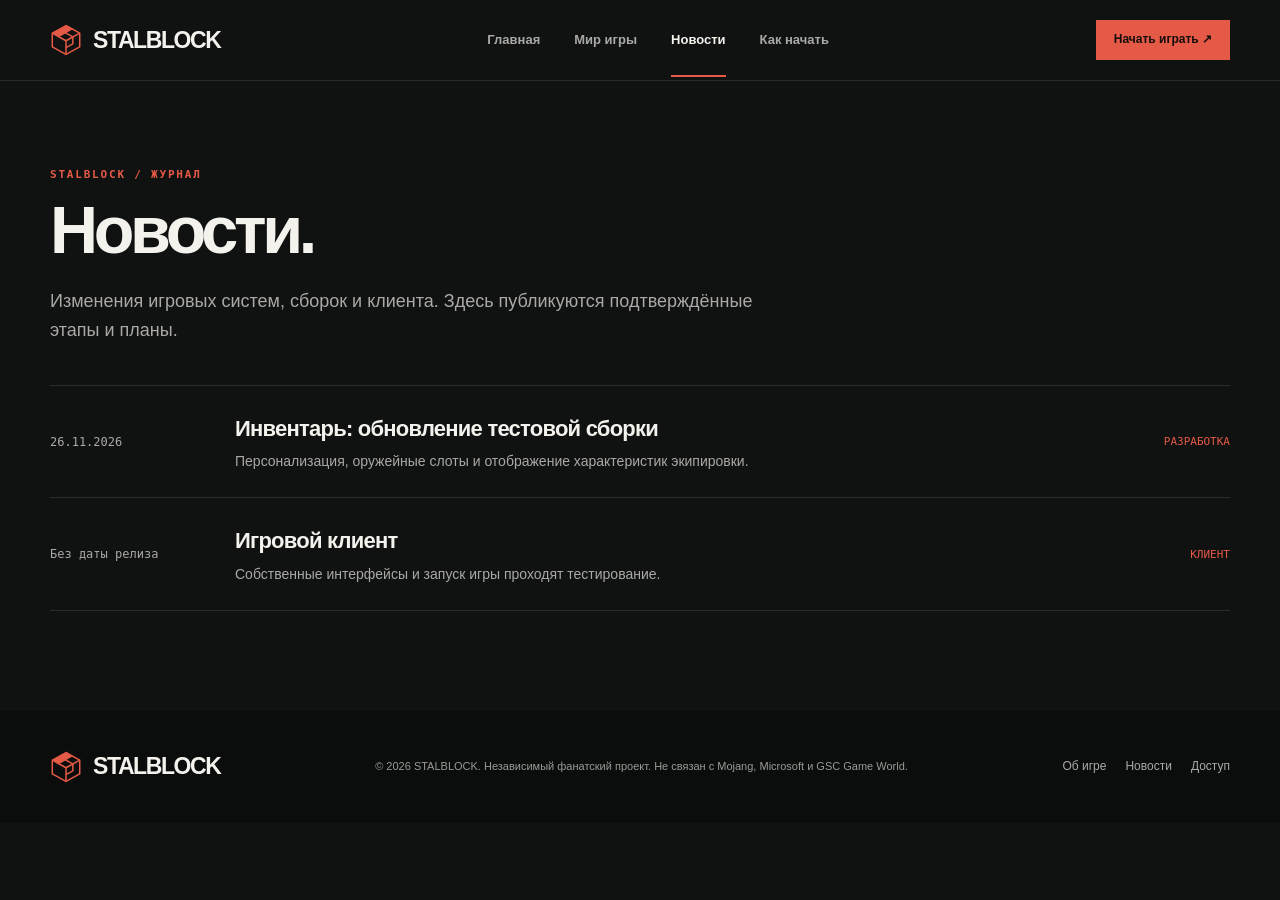
==== news.html @ 7b627bb3 "Rebuild STALBLOCK website from scratch with four pages and new original visuals" ====
<!doctype html><html lang="ru"><head><meta charset="utf-8"><meta name="viewport" content="width=device-width,initial-scale=1"><meta name="theme-color" content="#101111"><meta name="description" content="STALBLOCK — кубическая Зона, игровой проект на базе Minecraft."><title>Новости | STALBLOCK</title><link rel="icon" href="assets/mark.svg" type="image/svg+xml"><link rel="stylesheet" href="site.css"><script defer src="site.js"></script></head><body><a class="skip" href="#main">К содержимому</a><header class="header"><div class="wrap head"><a class="brand" href="index.html"><svg viewBox="0 0 42 42" fill="none" aria-hidden="true"><path d="M21 2 39 12v18L21 40 3 30V12L21 2Z" stroke="currentColor" stroke-width="2"/><path d="m3 12 18 10 18-10M21 22v18M12 7l18 10v9l-9 5" stroke="currentColor" stroke-width="2"/><path d="m21 2 9 5-18 10-9-5Z" fill="currentColor"/></svg>STALBLOCK</a><nav class="nav" aria-label="Основное меню"><a href="index.html">Главная</a><a href="world.html">Мир игры</a><a href="news.html" aria-current="page">Новости</a><a href="play.html">Как начать</a></nav><a class="button small" href="play.html">Начать играть ↗</a><button class="menu" aria-label="Меню" aria-controls="mobile" aria-expanded="false">☰</button></div><nav class="mobile" id="mobile" hidden aria-label="Мобильное меню"><a href="index.html">Главная</a><a href="world.html">Мир игры</a><a href="news.html" aria-current="page">Новости</a><a href="play.html">Как начать</a></nav></header><main id="main"><section class="page"><div class="wrap"><span class="label">STALBLOCK / Журнал</span><h1>Новости.</h1><p class="intro">Изменения игровых систем, сборок и клиента. Здесь публикуются подтверждённые этапы и планы.</p><article class="news-item"><time datetime="2026-11-26">26.11.2026</time><div><h3>Инвентарь: обновление тестовой сборки</h3><p>Персонализация, оружейные слоты и отображение характеристик экипировки.</p></div><span>РАЗРАБОТКА</span></article><article class="news-item"><time>Без даты релиза</time><div><h3>Игровой клиент</h3><p>Собственные интерфейсы и запуск игры проходят тестирование.</p></div><span>КЛИЕНТ</span></article></div></section></main><footer class="footer"><div class="wrap foot"><a class="brand" href="index.html"><svg viewBox="0 0 42 42" fill="none" aria-hidden="true"><path d="M21 2 39 12v18L21 40 3 30V12L21 2Z" stroke="currentColor" stroke-width="2"/><path d="m3 12 18 10 18-10M21 22v18M12 7l18 10v9l-9 5" stroke="currentColor" stroke-width="2"/><path d="m21 2 9 5-18 10-9-5Z" fill="currentColor"/></svg>STALBLOCK</a><p>© <span data-year>2026</span> STALBLOCK. Независимый фанатский проект. Не связан с Mojang, Microsoft и GSC Game World.</p><div class="footlinks"><a href="world.html">Об игре</a><a href="news.html">Новости</a><a href="play.html">Доступ</a></div></div></footer></body></html>
---- site.css ----
:root{color-scheme:dark;--bg:#101111;--paper:#171919;--text:#f4f2ec;--sub:#a9aaa5;--red:#e45a46;--line:#ffffff1b;--wrap:min(1380px,calc(100% - 100px));font-family:Arial,Helvetica,sans-serif}*{box-sizing:border-box}html{scroll-behavior:smooth}body{margin:0;background:var(--bg);color:var(--text);font-size:15px;line-height:1.6}a{color:inherit;text-decoration:none}button{font:inherit;cursor:pointer}a:focus-visible,button:focus-visible,summary:focus-visible{outline:2px solid var(--red);outline-offset:5px}img{display:block;max-width:100%}[hidden]{display:none!important}.wrap{width:var(--wrap);margin:auto}.header{position:relative;z-index:20;background:#101111;border-bottom:1px solid var(--line)}.head{height:80px;display:flex;align-items:center;justify-content:space-between;gap:32px}.brand{display:flex;align-items:center;gap:11px;font-size:23px;font-weight:900;letter-spacing:-1.4px;white-space:nowrap;line-height:1}.brand svg{width:32px;height:32px;color:var(--red)}.nav{display:flex;gap:34px;align-items:center}.nav a{font-size:13px;color:var(--sub);font-weight:600;position:relative}.nav a:hover,.nav a[aria-current=page]{color:var(--text)}.nav a[aria-current=page]:after{content:"";position:absolute;bottom:-27px;left:0;right:0;height:2px;background:var(--red)}.button{display:inline-flex;justify-content:center;align-items:center;gap:16px;min-height:50px;padding:0 23px;background:var(--red);color:#140e0d;font-weight:800;font-size:13px;border:1px solid transparent;transition:background .18s,transform .18s;white-space:nowrap}.button:hover{background:#ff806b;transform:translateY(-2px)}.button.dark{background:transparent;color:var(--text);border-color:#ffffff45}.button.dark:hover{background:#ffffff12}.button.small{min-height:40px;padding:0 17px;font-size:12px}.menu{display:none}.mobile{display:none}.hero{min-height:clamp(680px,calc(100svh - 80px),930px);position:relative;isolation:isolate;display:flex;align-items:flex-end;overflow:hidden;background:#333b37}.hero-image{position:absolute;z-index:-3;inset:0;width:100%;height:100%;object-fit:cover;object-position:center}.hero:before{content:"";position:absolute;z-index:-2;inset:0;background:linear-gradient(90deg,#0e1110d9 0%,#0e11106d 43%,transparent 79%),linear-gradient(0deg,#101111 0%,#101111a5 19%,transparent 65%)}.hero:after{content:"";position:absolute;z-index:-1;inset:0;background:linear-gradient(180deg,#11131330,transparent 20%)}.hero-body{padding:100px 0 66px;position:relative}.hero-top{display:flex;align-items:center;gap:9px;font:700 11px/1.3 monospace;letter-spacing:1.4px;text-transform:uppercase;color:#e6d7cc}.dot{width:8px;height:8px;background:var(--red);display:inline-block}.hero h1{font-family:Impact,"Arial Narrow",Arial,sans-serif;font-size:clamp(68px,13.6vw,202px);letter-spacing:-.055em;line-height:.86;margin:23px 0 26px;font-weight:900}.hero h1 span{color:var(--red)}.hero-copy{display:grid;grid-template-columns:1fr auto;align-items:end;gap:36px;max-width:980px}.hero h2{font-size:clamp(25px,4vw,48px);margin:0 0 11px;line-height:1.05;letter-spacing:-.055em}.hero p{max-width:445px;font-size:16px;margin:0;color:#d3d6cd}.hero-actions{display:flex;gap:10px;flex-wrap:wrap}.frame{position:absolute;inset:25px 30px;pointer-events:none;border:1px solid #ffffff18;border-bottom:0;z-index:-1}.art-credit{position:absolute;right:50px;top:28px;color:#e1dfd2;font:10px monospace;letter-spacing:1px;text-shadow:0 1px 4px #000}.ticker{border-block:1px solid var(--line);background:#171919}.ticker-inner{display:flex;align-items:center;justify-content:space-between;gap:20px;min-height:57px;font:700 11px monospace;text-transform:uppercase;letter-spacing:1px;color:#b9bbb4}.ticker-inner span{display:flex;gap:10px;align-items:center}.ticker strong{color:var(--text)}.section{padding:94px 0;border-bottom:1px solid var(--line)}.label{font:700 11px monospace;color:var(--red);text-transform:uppercase;letter-spacing:1.8px}.heading{display:flex;justify-content:space-between;align-items:end;gap:35px;margin-bottom:34px}.heading h2,.page h1{font-size:clamp(36px,5.2vw,76px);line-height:.98;letter-spacing:-.065em;margin:13px 0 0}.heading p{max-width:370px;margin:0;color:var(--sub)}.cards{display:grid;grid-template-columns:1fr 1fr;gap:17px}.card{border:1px solid var(--line);background:var(--paper);overflow:hidden;display:flex;flex-direction:column;position:relative}.card-art{width:100%;aspect-ratio:16/8.7;object-fit:cover;transition:transform .35s;filter:saturate(.8)}.card:hover .card-art{transform:scale(1.018)}.card-content{position:relative;padding:25px 27px 29px;flex:1}.card-content h3{font-size:29px;line-height:1.1;letter-spacing:-.045em;margin:9px 0 12px}.card-content p{color:var(--sub);font-size:14px;max-width:440px;margin:0 0 18px}.textlink{font-size:13px;font-weight:700;color:var(--text);display:inline-flex;gap:12px;align-items:center}.textlink b{color:var(--red)}.textlink:hover{color:var(--red)}.manifest{display:grid;grid-template-columns:1fr 1fr;gap:80px;align-items:center}.manifest h2{font-size:clamp(38px,5.6vw,82px);letter-spacing:-.06em;line-height:1;margin:12px 0}.manifest p{color:var(--sub);max-width:420px}.manifest-list{border-top:1px solid var(--line)}.manifest-list div{display:flex;align-items:center;gap:20px;padding:22px 0;border-bottom:1px solid var(--line)}.manifest-list span{font:12px monospace;color:var(--red)}.manifest-list strong{font-size:17px}.news-item{display:grid;grid-template-columns:160px 1fr auto;gap:25px;align-items:center;padding:25px 0;border-top:1px solid var(--line)}.news-item:last-child{border-bottom:1px solid var(--line)}.news-item time{font:12px monospace;color:var(--sub)}.news-item h3{font-size:22px;letter-spacing:-.035em;margin:0 0 4px}.news-item p{font-size:14px;margin:0;color:var(--sub)}.news-item>span{color:var(--red);font:11px monospace}.cta{padding:65px 0;background:#1a1c1b;border-bottom:1px solid var(--line)}.cta-in{display:flex;justify-content:space-between;align-items:center;gap:30px}.cta h2{font-size:clamp(32px,4vw,58px);letter-spacing:-.055em;line-height:1.04;margin:0 0 9px}.cta p{margin:0;color:var(--sub)}.footer{padding:36px 0;background:#0b0d0c}.foot{display:flex;align-items:center;justify-content:space-between;gap:25px}.footer p{color:#9a9b95;font-size:11px;max-width:540px}.footlinks{display:flex;gap:19px;flex-wrap:wrap;font-size:12px;color:var(--sub)}.footlinks a:hover{color:var(--red)}.page{padding:80px 0 100px;min-height:65vh}.page .intro{max-width:720px;color:var(--sub);font-size:18px;margin:24px 0 40px}.page .cards{margin-top:30px}.page-hero{width:100%;aspect-ratio:21/9;object-fit:cover;border:1px solid var(--line);margin:30px 0}.detail-grid{display:grid;grid-template-columns:1fr 1fr;gap:17px;margin:24px 0}.detail{padding:25px;border:1px solid var(--line);background:var(--paper)}.detail h2{font-size:23px;line-height:1.15;margin:0 0 10px}.detail p{color:var(--sub);margin:0;font-size:14px}.notice{border:1px solid var(--line);border-left:3px solid var(--red);padding:24px;background:var(--paper);margin:30px 0;max-width:780px}.notice h2{font-size:24px;margin:0 0 7px}.notice p{margin:0;color:var(--sub)}.faq{max-width:780px;margin-top:45px}.faq details{border-top:1px solid var(--line);padding:17px 0}.faq summary{cursor:pointer;font-weight:700}.faq p{color:var(--sub);margin:12px 0 0}.skip{position:absolute;top:-100px;left:10px;z-index:100;background:var(--red);color:#111;padding:10px}.skip:focus{top:10px}@media(max-width:1000px){:root{--wrap:calc(100% - 64px)}.nav{gap:20px}.hero-copy{grid-template-columns:1fr}.hero-body{padding-bottom:54px}.manifest{gap:35px}.foot{align-items:start}.news-item{grid-template-columns:120px 1fr auto}}@media(max-width:720px){:root{--wrap:calc(100% - 36px)}.head{height:66px;gap:11px}.nav{display:none}.brand{font-size:20px}.brand svg{width:28px;height:28px}.head>.button{margin-left:auto}.menu{display:block;width:39px;height:39px;background:transparent;border:1px solid var(--line);color:var(--text);font-size:20px}.mobile:not([hidden]){display:flex;flex-direction:column;padding:10px 18px 18px;gap:0}.mobile a{padding:12px 0;border-top:1px solid var(--line)}.hero{min-height:650px}.hero-image{object-position:61% center}.hero:before{background:linear-gradient(0deg,#101111 0%,#101111c9 24%,#10111128 74%),linear-gradient(90deg,#10111170,transparent)}.hero h1{font-size:clamp(52px,13vw,100px)}.hero-body{padding:75px 0 45px}.art-credit{right:20px;top:19px;font-size:9px}.frame{inset:13px 12px}.hero-copy{gap:23px}.hero p{font-size:15px}.hero-actions{gap:8px}.button{padding:0 15px;font-size:12px}.ticker-inner{padding:13px 0;flex-wrap:wrap;gap:12px;font-size:9px}.section,.page{padding:62px 0}.heading{display:block;margin-bottom:23px}.heading p{margin-top:17px}.cards,.manifest,.detail-grid{grid-template-columns:1fr;gap:15px}.card-content{padding:21px}.card-content h3{font-size:25px}.manifest{gap:25px}.news-item{grid-template-columns:1fr;gap:7px;padding:20px 0}.news-item>span{display:none}.cta-in,.foot{flex-direction:column;align-items:start}.page-hero{aspect-ratio:16/9}.footer p{margin:4px 0}.head>.button{font-size:11px;padding:0 11px}}@media(prefers-reduced-motion:reduce){*,*::before,*::after{scroll-behavior:auto!important;transition:none!important}}
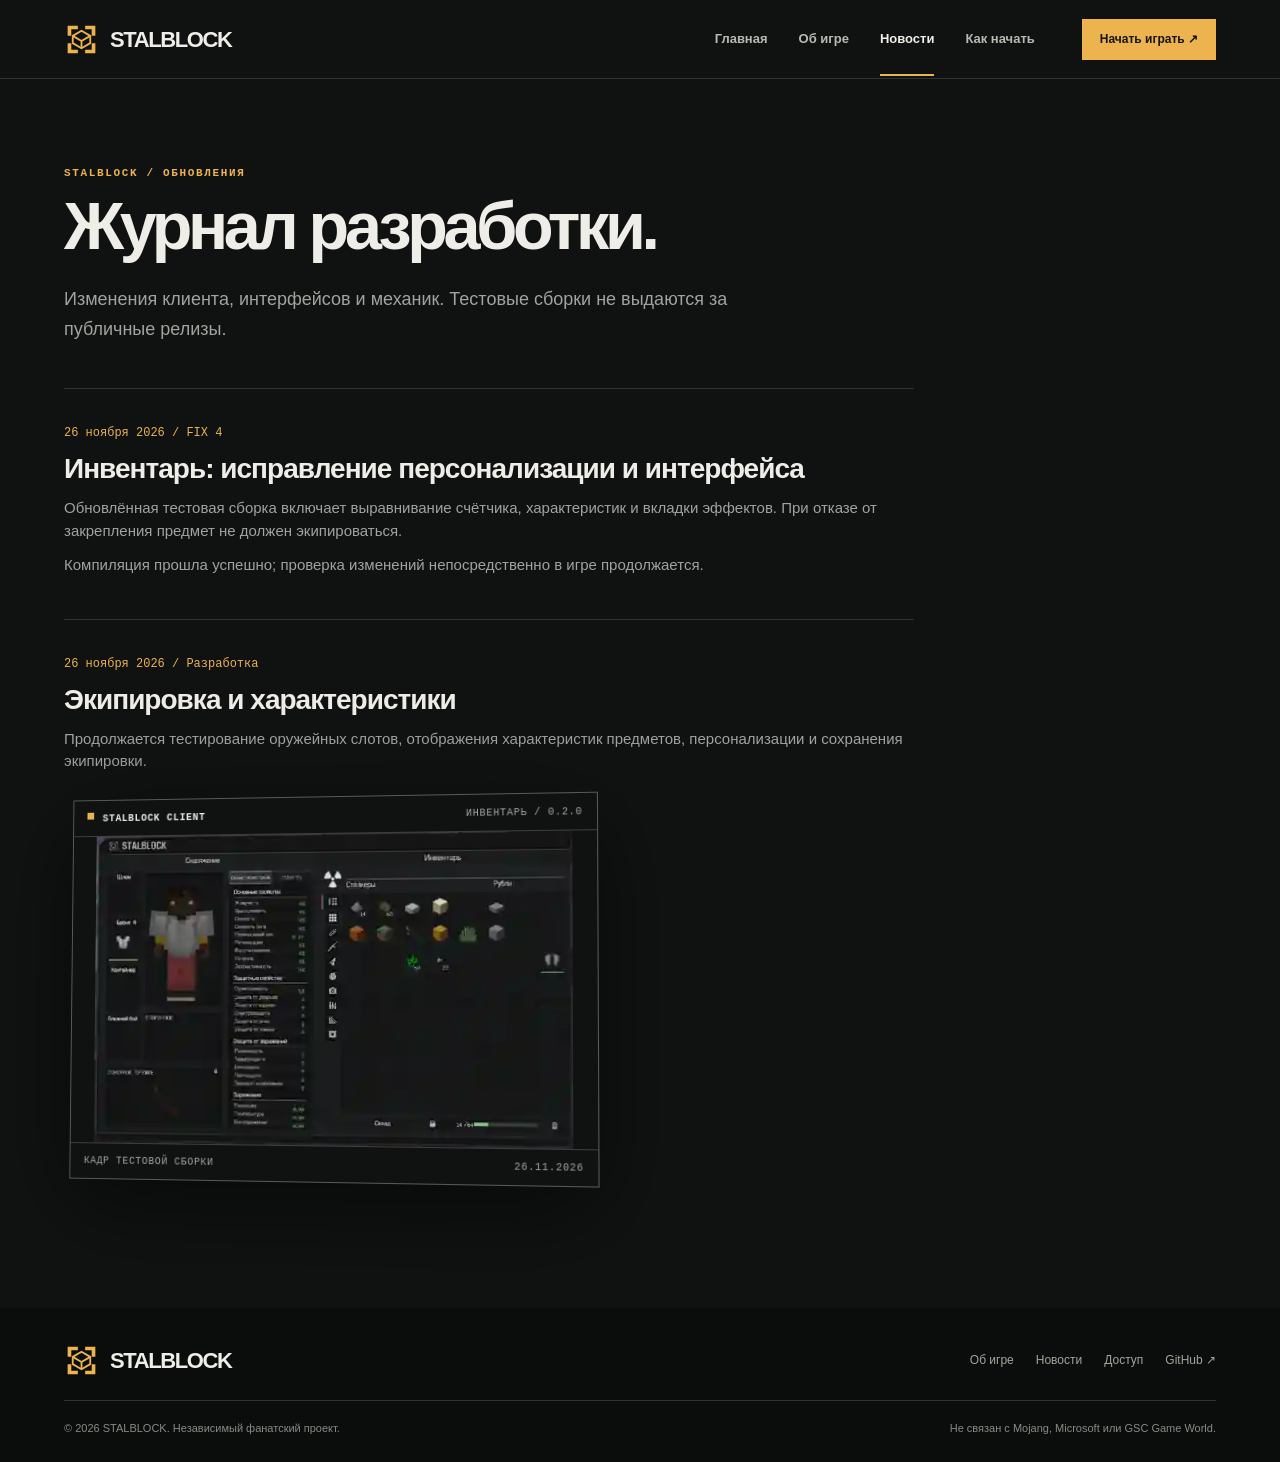
==== commit 3730c0bf: "Build new STALBLOCK portal around actual test client media" ====
--- a/news.html
+++ b/news.html
@@ -1 +1 @@
-<!doctype html><html lang="ru"><head><meta charset="utf-8"><meta name="viewport" content="width=device-width,initial-scale=1"><meta name="theme-color" content="#101111"><meta name="description" content="STALBLOCK — кубическая Зона, игровой проект на базе Minecraft."><title>Новости | STALBLOCK</title><link rel="icon" href="assets/mark.svg" type="image/svg+xml"><link rel="stylesheet" href="site.css"><script defer src="site.js"></script></head><body><a class="skip" href="#main">К содержимому</a><header class="header"><div class="wrap head"><a class="brand" href="index.html"><svg viewBox="0 0 42 42" fill="none" aria-hidden="true"><path d="M21 2 39 12v18L21 40 3 30V12L21 2Z" stroke="currentColor" stroke-width="2"/><path d="m3 12 18 10 18-10M21 22v18M12 7l18 10v9l-9 5" stroke="currentColor" stroke-width="2"/><path d="m21 2 9 5-18 10-9-5Z" fill="currentColor"/></svg>STALBLOCK</a><nav class="nav" aria-label="Основное меню"><a href="index.html">Главная</a><a href="world.html">Мир игры</a><a href="news.html" aria-current="page">Новости</a><a href="play.html">Как начать</a></nav><a class="button small" href="play.html">Начать играть ↗</a><button class="menu" aria-label="Меню" aria-controls="mobile" aria-expanded="false">☰</button></div><nav class="mobile" id="mobile" hidden aria-label="Мобильное меню"><a href="index.html">Главная</a><a href="world.html">Мир игры</a><a href="news.html" aria-current="page">Новости</a><a href="play.html">Как начать</a></nav></header><main id="main"><section class="page"><div class="wrap"><span class="label">STALBLOCK / Журнал</span><h1>Новости.</h1><p class="intro">Изменения игровых систем, сборок и клиента. Здесь публикуются подтверждённые этапы и планы.</p><article class="news-item"><time datetime="2026-11-26">26.11.2026</time><div><h3>Инвентарь: обновление тестовой сборки</h3><p>Персонализация, оружейные слоты и отображение характеристик экипировки.</p></div><span>РАЗРАБОТКА</span></article><article class="news-item"><time>Без даты релиза</time><div><h3>Игровой клиент</h3><p>Собственные интерфейсы и запуск игры проходят тестирование.</p></div><span>КЛИЕНТ</span></article></div></section></main><footer class="footer"><div class="wrap foot"><a class="brand" href="index.html"><svg viewBox="0 0 42 42" fill="none" aria-hidden="true"><path d="M21 2 39 12v18L21 40 3 30V12L21 2Z" stroke="currentColor" stroke-width="2"/><path d="m3 12 18 10 18-10M21 22v18M12 7l18 10v9l-9 5" stroke="currentColor" stroke-width="2"/><path d="m21 2 9 5-18 10-9-5Z" fill="currentColor"/></svg>STALBLOCK</a><p>© <span data-year>2026</span> STALBLOCK. Независимый фанатский проект. Не связан с Mojang, Microsoft и GSC Game World.</p><div class="footlinks"><a href="world.html">Об игре</a><a href="news.html">Новости</a><a href="play.html">Доступ</a></div></div></footer></body></html>+<!doctype html><html lang="ru"><head><meta charset="utf-8"><meta name="viewport" content="width=device-width,initial-scale=1"><meta name="theme-color" content="#101111"><meta name="description" content="STALBLOCK — кубическая Зона. Игровой проект с собственным клиентом на базе Minecraft Java Edition."><title>Новости — STALBLOCK</title><link rel="icon" href="assets/mark.svg" type="image/svg+xml"><link rel="stylesheet" href="site.css"><script defer src="site.js"></script></head><body><a class="skip" href="#main">Перейти к содержимому</a><header class="header"><div class="wrap bar"><a href="index.html" class="brand"><svg aria-hidden="true" viewBox="0 0 48 48" fill="none"><path d="M5 5h14v5H10v9H5V5Zm24 0h14v14h-5v-9h-9V5ZM5 29h5v9h9v5H5V29Zm33 0h5v14H29v-5h9v-9Z" fill="currentColor"/><path d="m24 12 12 7v10l-12 7-12-7V19l12-7Z" stroke="currentColor" stroke-width="2.5"/><path d="m12 19 12 7 12-7m-12 7v10" stroke="currentColor" stroke-width="2.5"/></svg>STALBLOCK</a><nav class="nav" aria-label="Главное меню"><a href="index.html">Главная</a><a href="game.html">Об игре</a><a href="news.html" aria-current="page">Новости</a><a href="play.html">Как начать</a></nav><a class="btn small" href="play.html">Начать играть ↗</a><button class="menu-toggle" aria-label="Открыть меню" aria-controls="mobile" aria-expanded="false">☰</button></div><nav class="mobile-nav" id="mobile" hidden aria-label="Мобильное меню"><a href="index.html">Главная</a><a href="game.html">Об игре</a><a href="news.html" aria-current="page">Новости</a><a href="play.html">Как начать</a></nav></header><main id="main"><section class="page"><div class="wrap"><span class="eyebrow">STALBLOCK / Обновления</span><h1>Журнал разработки.</h1><p class="lede">Изменения клиента, интерфейсов и механик. Тестовые сборки не выдаются за публичные релизы.</p><div class="news-full"><article class="entry"><time datetime="2026-11-26">26 ноября 2026 / FIX 4</time><h2>Инвентарь: исправление персонализации и интерфейса</h2><p>Обновлённая тестовая сборка включает выравнивание счётчика, характеристик и вкладки эффектов. При отказе от закрепления предмет не должен экипироваться.</p><p>Компиляция прошла успешно; проверка изменений непосредственно в игре продолжается.</p></article><article class="entry"><time datetime="2026-11-26">26 ноября 2026 / Разработка</time><h2>Экипировка и характеристики</h2><p>Продолжается тестирование оружейных слотов, отображения характеристик предметов, персонализации и сохранения экипировки.</p><div style="max-width:530px;margin-top:22px"><div class="screen"><div class="screen-top"><b><i class="dot"></i>STALBLOCK CLIENT</b><span>ИНВЕНТАРЬ / 0.2.0</span></div><button class="screen-picture" data-open-media aria-label="Увеличить скриншот инвентаря"><img src="assets/inventory.webp" alt="Скриншот тестового игрового инвентаря STALBLOCK" width="480" height="312"></button><div class="screen-bottom"><span>КАДР ТЕСТОВОЙ СБОРКИ</span><span>26.11.2026</span></div></div></div></article></div></div></section></main><footer class="footer"><div class="wrap"><div class="footer-top"><a href="index.html" class="brand"><svg aria-hidden="true" viewBox="0 0 48 48" fill="none"><path d="M5 5h14v5H10v9H5V5Zm24 0h14v14h-5v-9h-9V5ZM5 29h5v9h9v5H5V29Zm33 0h5v14H29v-5h9v-9Z" fill="currentColor"/><path d="m24 12 12 7v10l-12 7-12-7V19l12-7Z" stroke="currentColor" stroke-width="2.5"/><path d="m12 19 12 7 12-7m-12 7v10" stroke="currentColor" stroke-width="2.5"/></svg>STALBLOCK</a><nav class="footer-links" aria-label="Дополнительное меню"><a href="game.html">Об игре</a><a href="news.html">Новости</a><a href="play.html">Доступ</a><a href="https://github.com/lol4ik17-code/STALBLOCK-Website">GitHub ↗</a></nav></div><div class="footer-bottom"><span>© <span data-year>2026</span> STALBLOCK. Независимый фанатский проект.</span><span>Не связан с Mojang, Microsoft или GSC Game World.</span></div></div></footer><dialog id="media" class="dialog"><div class="dialog-top"><span>STALBLOCK · тестовый инвентарь · 26.11.2026</span><button class="dialog-close" aria-label="Закрыть">×</button></div><img src="assets/inventory.webp" alt="Скриншот тестового инвентаря STALBLOCK" width="480" height="312"></dialog></body></html>
--- a/site.css
+++ b/site.css
@@ -1 +1 @@
-:root{color-scheme:dark;--bg:#101111;--paper:#171919;--text:#f4f2ec;--sub:#a9aaa5;--red:#e45a46;--line:#ffffff1b;--wrap:min(1380px,calc(100% - 100px));font-family:Arial,Helvetica,sans-serif}*{box-sizing:border-box}html{scroll-behavior:smooth}body{margin:0;background:var(--bg);color:var(--text);font-size:15px;line-height:1.6}a{color:inherit;text-decoration:none}button{font:inherit;cursor:pointer}a:focus-visible,button:focus-visible,summary:focus-visible{outline:2px solid var(--red);outline-offset:5px}img{display:block;max-width:100%}[hidden]{display:none!important}.wrap{width:var(--wrap);margin:auto}.header{position:relative;z-index:20;background:#101111;border-bottom:1px solid var(--line)}.head{height:80px;display:flex;align-items:center;justify-content:space-between;gap:32px}.brand{display:flex;align-items:center;gap:11px;font-size:23px;font-weight:900;letter-spacing:-1.4px;white-space:nowrap;line-height:1}.brand svg{width:32px;height:32px;color:var(--red)}.nav{display:flex;gap:34px;align-items:center}.nav a{font-size:13px;color:var(--sub);font-weight:600;position:relative}.nav a:hover,.nav a[aria-current=page]{color:var(--text)}.nav a[aria-current=page]:after{content:"";position:absolute;bottom:-27px;left:0;right:0;height:2px;background:var(--red)}.button{display:inline-flex;justify-content:center;align-items:center;gap:16px;min-height:50px;padding:0 23px;background:var(--red);color:#140e0d;font-weight:800;font-size:13px;border:1px solid transparent;transition:background .18s,transform .18s;white-space:nowrap}.button:hover{background:#ff806b;transform:translateY(-2px)}.button.dark{background:transparent;color:var(--text);border-color:#ffffff45}.button.dark:hover{background:#ffffff12}.button.small{min-height:40px;padding:0 17px;font-size:12px}.menu{display:none}.mobile{display:none}.hero{min-height:clamp(680px,calc(100svh - 80px),930px);position:relative;isolation:isolate;display:flex;align-items:flex-end;overflow:hidden;background:#333b37}.hero-image{position:absolute;z-index:-3;inset:0;width:100%;height:100%;object-fit:cover;object-position:center}.hero:before{content:"";position:absolute;z-index:-2;inset:0;background:linear-gradient(90deg,#0e1110d9 0%,#0e11106d 43%,transparent 79%),linear-gradient(0deg,#101111 0%,#101111a5 19%,transparent 65%)}.hero:after{content:"";position:absolute;z-index:-1;inset:0;background:linear-gradient(180deg,#11131330,transparent 20%)}.hero-body{padding:100px 0 66px;position:relative}.hero-top{display:flex;align-items:center;gap:9px;font:700 11px/1.3 monospace;letter-spacing:1.4px;text-transform:uppercase;color:#e6d7cc}.dot{width:8px;height:8px;background:var(--red);display:inline-block}.hero h1{font-family:Impact,"Arial Narrow",Arial,sans-serif;font-size:clamp(68px,13.6vw,202px);letter-spacing:-.055em;line-height:.86;margin:23px 0 26px;font-weight:900}.hero h1 span{color:var(--red)}.hero-copy{display:grid;grid-template-columns:1fr auto;align-items:end;gap:36px;max-width:980px}.hero h2{font-size:clamp(25px,4vw,48px);margin:0 0 11px;line-height:1.05;letter-spacing:-.055em}.hero p{max-width:445px;font-size:16px;margin:0;color:#d3d6cd}.hero-actions{display:flex;gap:10px;flex-wrap:wrap}.frame{position:absolute;inset:25px 30px;pointer-events:none;border:1px solid #ffffff18;border-bottom:0;z-index:-1}.art-credit{position:absolute;right:50px;top:28px;color:#e1dfd2;font:10px monospace;letter-spacing:1px;text-shadow:0 1px 4px #000}.ticker{border-block:1px solid var(--line);background:#171919}.ticker-inner{display:flex;align-items:center;justify-content:space-between;gap:20px;min-height:57px;font:700 11px monospace;text-transform:uppercase;letter-spacing:1px;color:#b9bbb4}.ticker-inner span{display:flex;gap:10px;align-items:center}.ticker strong{color:var(--text)}.section{padding:94px 0;border-bottom:1px solid var(--line)}.label{font:700 11px monospace;color:var(--red);text-transform:uppercase;letter-spacing:1.8px}.heading{display:flex;justify-content:space-between;align-items:end;gap:35px;margin-bottom:34px}.heading h2,.page h1{font-size:clamp(36px,5.2vw,76px);line-height:.98;letter-spacing:-.065em;margin:13px 0 0}.heading p{max-width:370px;margin:0;color:var(--sub)}.cards{display:grid;grid-template-columns:1fr 1fr;gap:17px}.card{border:1px solid var(--line);background:var(--paper);overflow:hidden;display:flex;flex-direction:column;position:relative}.card-art{width:100%;aspect-ratio:16/8.7;object-fit:cover;transition:transform .35s;filter:saturate(.8)}.card:hover .card-art{transform:scale(1.018)}.card-content{position:relative;padding:25px 27px 29px;flex:1}.card-content h3{font-size:29px;line-height:1.1;letter-spacing:-.045em;margin:9px 0 12px}.card-content p{color:var(--sub);font-size:14px;max-width:440px;margin:0 0 18px}.textlink{font-size:13px;font-weight:700;color:var(--text);display:inline-flex;gap:12px;align-items:center}.textlink b{color:var(--red)}.textlink:hover{color:var(--red)}.manifest{display:grid;grid-template-columns:1fr 1fr;gap:80px;align-items:center}.manifest h2{font-size:clamp(38px,5.6vw,82px);letter-spacing:-.06em;line-height:1;margin:12px 0}.manifest p{color:var(--sub);max-width:420px}.manifest-list{border-top:1px solid var(--line)}.manifest-list div{display:flex;align-items:center;gap:20px;padding:22px 0;border-bottom:1px solid var(--line)}.manifest-list span{font:12px monospace;color:var(--red)}.manifest-list strong{font-size:17px}.news-item{display:grid;grid-template-columns:160px 1fr auto;gap:25px;align-items:center;padding:25px 0;border-top:1px solid var(--line)}.news-item:last-child{border-bottom:1px solid var(--line)}.news-item time{font:12px monospace;color:var(--sub)}.news-item h3{font-size:22px;letter-spacing:-.035em;margin:0 0 4px}.news-item p{font-size:14px;margin:0;color:var(--sub)}.news-item>span{color:var(--red);font:11px monospace}.cta{padding:65px 0;background:#1a1c1b;border-bottom:1px solid var(--line)}.cta-in{display:flex;justify-content:space-between;align-items:center;gap:30px}.cta h2{font-size:clamp(32px,4vw,58px);letter-spacing:-.055em;line-height:1.04;margin:0 0 9px}.cta p{margin:0;color:var(--sub)}.footer{padding:36px 0;background:#0b0d0c}.foot{display:flex;align-items:center;justify-content:space-between;gap:25px}.footer p{color:#9a9b95;font-size:11px;max-width:540px}.footlinks{display:flex;gap:19px;flex-wrap:wrap;font-size:12px;color:var(--sub)}.footlinks a:hover{color:var(--red)}.page{padding:80px 0 100px;min-height:65vh}.page .intro{max-width:720px;color:var(--sub);font-size:18px;margin:24px 0 40px}.page .cards{margin-top:30px}.page-hero{width:100%;aspect-ratio:21/9;object-fit:cover;border:1px solid var(--line);margin:30px 0}.detail-grid{display:grid;grid-template-columns:1fr 1fr;gap:17px;margin:24px 0}.detail{padding:25px;border:1px solid var(--line);background:var(--paper)}.detail h2{font-size:23px;line-height:1.15;margin:0 0 10px}.detail p{color:var(--sub);margin:0;font-size:14px}.notice{border:1px solid var(--line);border-left:3px solid var(--red);padding:24px;background:var(--paper);margin:30px 0;max-width:780px}.notice h2{font-size:24px;margin:0 0 7px}.notice p{margin:0;color:var(--sub)}.faq{max-width:780px;margin-top:45px}.faq details{border-top:1px solid var(--line);padding:17px 0}.faq summary{cursor:pointer;font-weight:700}.faq p{color:var(--sub);margin:12px 0 0}.skip{position:absolute;top:-100px;left:10px;z-index:100;background:var(--red);color:#111;padding:10px}.skip:focus{top:10px}@media(max-width:1000px){:root{--wrap:calc(100% - 64px)}.nav{gap:20px}.hero-copy{grid-template-columns:1fr}.hero-body{padding-bottom:54px}.manifest{gap:35px}.foot{align-items:start}.news-item{grid-template-columns:120px 1fr auto}}@media(max-width:720px){:root{--wrap:calc(100% - 36px)}.head{height:66px;gap:11px}.nav{display:none}.brand{font-size:20px}.brand svg{width:28px;height:28px}.head>.button{margin-left:auto}.menu{display:block;width:39px;height:39px;background:transparent;border:1px solid var(--line);color:var(--text);font-size:20px}.mobile:not([hidden]){display:flex;flex-direction:column;padding:10px 18px 18px;gap:0}.mobile a{padding:12px 0;border-top:1px solid var(--line)}.hero{min-height:650px}.hero-image{object-position:61% center}.hero:before{background:linear-gradient(0deg,#101111 0%,#101111c9 24%,#10111128 74%),linear-gradient(90deg,#10111170,transparent)}.hero h1{font-size:clamp(52px,13vw,100px)}.hero-body{padding:75px 0 45px}.art-credit{right:20px;top:19px;font-size:9px}.frame{inset:13px 12px}.hero-copy{gap:23px}.hero p{font-size:15px}.hero-actions{gap:8px}.button{padding:0 15px;font-size:12px}.ticker-inner{padding:13px 0;flex-wrap:wrap;gap:12px;font-size:9px}.section,.page{padding:62px 0}.heading{display:block;margin-bottom:23px}.heading p{margin-top:17px}.cards,.manifest,.detail-grid{grid-template-columns:1fr;gap:15px}.card-content{padding:21px}.card-content h3{font-size:25px}.manifest{gap:25px}.news-item{grid-template-columns:1fr;gap:7px;padding:20px 0}.news-item>span{display:none}.cta-in,.foot{flex-direction:column;align-items:start}.page-hero{aspect-ratio:16/9}.footer p{margin:4px 0}.head>.button{font-size:11px;padding:0 11px}}@media(prefers-reduced-motion:reduce){*,*::before,*::after{scroll-behavior:auto!important;transition:none!important}}+:root{--bg:#101111;--surface:#191b1b;--text:#eeede7;--sub:#a0a39e;--dim:#676e69;--amber:#edb34e;--border:#303431;--red:#be4936;--max:1280px;--gutter:clamp(22px,5vw,78px);font-family:Arial,Helvetica,sans-serif;color-scheme:dark}*{box-sizing:border-box}body{margin:0;background:var(--bg);color:var(--text);line-height:1.5}a{color:inherit;text-decoration:none}button{font:inherit;color:inherit;cursor:pointer}button:focus-visible,a:focus-visible,summary:focus-visible{outline:2px solid var(--amber);outline-offset:5px}img{display:block;max-width:100%}[hidden]{display:none!important}html{scroll-behavior:smooth;scroll-padding-top:94px}.wrap{width:calc(100% - var(--gutter)*2);max-width:var(--max);margin:0 auto}.skip{position:fixed;top:-100px;left:15px;background:var(--amber);color:#111;z-index:100;padding:12px}.skip:focus{top:10px}.header{position:relative;z-index:10;background:#101111;border-bottom:1px solid var(--border)}.bar{height:78px;display:flex;align-items:center;gap:32px;justify-content:space-between}.brand{display:inline-flex;align-items:center;gap:11px;white-space:nowrap;font-weight:900;font-size:22px;letter-spacing:-1.4px}.brand svg{width:35px;height:35px;color:var(--amber)}.nav{display:flex;align-items:center;gap:31px;margin-left:auto;margin-right:15px}.nav a{position:relative;font-size:13px;font-weight:650;color:#b7bbb3;padding:27px 0}.nav a:hover,.nav a[aria-current=page]{color:var(--text)}.nav a[aria-current=page]:after{content:"";height:2px;position:absolute;left:0;right:0;bottom:0;background:var(--amber)}.btn{display:inline-flex;align-items:center;justify-content:center;gap:18px;border:1px solid transparent;min-height:54px;padding:0 23px;background:var(--amber);color:#16150f;font-size:13px;font-weight:800;white-space:nowrap;transition:background .18s,transform .18s}.btn:hover{background:#ffce75;transform:translateY(-2px)}.btn.secondary{background:transparent;border-color:#60645d;color:var(--text)}.btn.secondary:hover{background:#ffffff0b;border-color:#d5d8d1}.btn.small{min-height:41px;padding:0 17px;font-size:12px}.menu-toggle,.mobile-nav{display:none}.eyebrow{color:var(--amber);font:700 11px/1.4 Consolas,monospace;letter-spacing:1.65px;text-transform:uppercase}.dot{width:7px;height:7px;background:var(--amber);display:inline-block;vertical-align:2px;margin-right:9px}.hero{position:relative;overflow:hidden;isolation:isolate;border-bottom:1px solid var(--border);background:radial-gradient(ellipse at 80% 38%,#2b302c 0%,#181b19 38%,#101111 75%)}.hero:before{content:"";position:absolute;inset:0;z-index:-2;background-image:linear-gradient(#c8cfba0a 1px,transparent 1px),linear-gradient(90deg,#c8cfba0a 1px,transparent 1px);background-size:52px 52px;mask-image:linear-gradient(90deg,transparent 15%,black 100%)}.hero:after{content:"";position:absolute;inset:0;z-index:-1;background:linear-gradient(0deg,#101111,transparent 30%)}.hero-grid{min-height:clamp(650px,calc(100svh - 78px),860px);display:grid;grid-template-columns:1.02fr .98fr;align-items:center;gap:48px;padding:76px 0 106px}.hero-copy{z-index:2;position:relative}.hero-copy .eyebrow{display:inline-flex;align-items:center;margin-bottom:26px}.hero h1{font-size:clamp(56px,6.65vw,105px);font-weight:900;letter-spacing:-.078em;line-height:.91;margin:0 0 28px;text-transform:uppercase}.hero h1 em{font-style:normal;color:var(--amber)}.hero-copy p{color:#b9bdb5;max-width:450px;font-size:17px;line-height:1.7;margin:0 0 32px}.actions{display:flex;gap:10px;flex-wrap:wrap}.hero-right{position:relative;min-width:0}.hero-right:before{content:"";position:absolute;z-index:-1;inset:-100px -100px -90px -120px;background:radial-gradient(ellipse at center,#c5b68f12,transparent 68%)}.rings{position:absolute;inset:0;z-index:-1;overflow:visible;width:100%;height:100%;transform:scale(1.55);color:#8b9583;opacity:.26;pointer-events:none}.screen{position:relative;background:#101212;border:1px solid #555c54;box-shadow:0 25px 90px #0008;transform:perspective(1200px) rotateY(-6deg) rotateX(2deg)}.screen-top,.screen-bottom{display:flex;align-items:center;justify-content:space-between;padding:12px 14px;font:10px Consolas,monospace;letter-spacing:.7px;color:#a3aaa0;gap:12px}.screen-top{border-bottom:1px solid #3b403b}.screen-bottom{border-top:1px solid #3b403b}.screen-top b{color:var(--text);font-weight:600}.screen-picture{border:0;background:#101212;padding:0;display:block;width:100%;cursor:zoom-in}.screen-picture img{width:100%;aspect-ratio:480/312;object-fit:contain}.screen-caption{font-size:12px;color:#8f978d;margin:17px 0 0;position:relative;display:flex;align-items:center;gap:10px}.screen-caption:before{content:"";width:20px;height:1px;background:var(--amber)}.screen-meta{position:absolute;right:-14px;top:-39px;font:10px Consolas,monospace;color:#9da59b;letter-spacing:1px}.hero-footer{position:absolute;left:0;right:0;bottom:0;border-top:1px solid var(--border);background:#101111d9}.hero-footer-in{display:grid;grid-template-columns:repeat(3,1fr);min-height:62px;align-items:center;gap:20px}.hf{display:flex;align-items:center;gap:12px;color:#a5aaa2;font-size:12px}.hf b{color:#dadcd5;font-weight:700}.hf span:first-child{font:11px Consolas,monospace;color:var(--amber)}.section{padding:92px 0;border-bottom:1px solid var(--border)}.section-title{display:flex;justify-content:space-between;gap:34px;align-items:end;margin-bottom:34px}.section-title h2,.page h1{font-size:clamp(38px,5.2vw,74px);letter-spacing:-.065em;line-height:1.02;margin:10px 0 0}.section-title p{margin:0;max-width:410px;color:var(--sub);font-size:15px}.feature-list{display:grid;grid-template-columns:1fr 1fr 1fr;gap:0;border-top:1px solid var(--border);border-bottom:1px solid var(--border)}.feature{position:relative;padding:28px 26px 29px;border-right:1px solid var(--border);min-height:240px}.feature:first-child{padding-left:0}.feature:last-child{border:0}.feature-icon{width:48px;height:48px;color:var(--amber);margin-bottom:25px}.feature-icon svg{width:100%;height:100%;stroke:currentColor;fill:none;stroke-width:1.4}.feature h3{font-size:23px;letter-spacing:-.035em;line-height:1.16;margin:0 0 12px}.feature p{font-size:14px;color:var(--sub);margin:0;max-width:300px}.link{display:inline-flex;gap:10px;align-items:center;font-weight:700;font-size:13px;color:var(--text)}.link span{color:var(--amber)}.link:hover{color:var(--amber)}.feature .link{margin-top:22px}.story{background:#171918}.story-grid{display:grid;grid-template-columns:1.1fr .9fr;gap:65px;align-items:center}.story-grid .screen{transform:none}.story h2{font-size:clamp(35px,4.4vw,65px);line-height:1.02;letter-spacing:-.055em;margin:14px 0 21px}.story p{color:var(--sub);font-size:15px;margin:0 0 22px}.story ul{padding:0;margin:0 0 26px;list-style:none}.story li{display:flex;gap:12px;align-items:start;padding:10px 0;border-top:1px solid var(--border);font-size:14px}.story li:before{content:"+";color:var(--amber);font-weight:bold}.news-row{display:grid;grid-template-columns:135px 1fr auto;gap:26px;align-items:center;border-top:1px solid var(--border);padding:27px 0}.news-row:last-child{border-bottom:1px solid var(--border)}.news-row time{font:12px Consolas,monospace;color:var(--sub)}.news-row h3{font-size:23px;letter-spacing:-.035em;margin:0 0 5px;line-height:1.16}.news-row p{color:var(--sub);font-size:14px;margin:0}.tag{font:11px Consolas,monospace;color:var(--amber);white-space:nowrap;letter-spacing:.8px}.cta{padding:61px 0;background:var(--amber);color:#17150e;position:relative;overflow:hidden}.cta:after{content:"";position:absolute;top:-30px;right:0;width:26%;height:160%;background:repeating-linear-gradient(135deg,#0000 0 19px,#1111110d 19px 20px);pointer-events:none}.cta-in{display:flex;align-items:center;justify-content:space-between;gap:30px;position:relative;z-index:1}.cta h2{font-size:clamp(32px,4.2vw,59px);line-height:1.02;letter-spacing:-.06em;margin:0 0 10px}.cta p{margin:0;font-size:14px;color:#413a2a}.cta .btn{background:#131513;color:#f3eee0}.cta .btn:hover{background:#34372b}.footer{padding:35px 0 27px;background:#0b0d0c}.footer-top{display:flex;align-items:center;justify-content:space-between;gap:22px;border-bottom:1px solid var(--border);padding-bottom:22px}.footer-links{display:flex;gap:22px;flex-wrap:wrap;font-size:12px;color:#a0a69b}.footer-links a:hover{color:var(--amber)}.footer-bottom{font-size:11px;color:#858c83;display:flex;justify-content:space-between;gap:25px;padding-top:19px}.page{min-height:65vh;padding:80px 0 96px}.page .lede{max-width:740px;color:var(--sub);font-size:18px;margin:24px 0 44px;line-height:1.65}.page .story-grid{margin-top:30px}.page .feature-list{margin-top:45px}.page h2{letter-spacing:-.035em}.news-full{max-width:850px}.entry{padding:30px 0;border-top:1px solid var(--border)}.entry h2{font-size:28px;line-height:1.14;margin:10px 0 12px}.entry p{color:var(--sub);font-size:15px;margin:0 0 12px}.entry time{font:12px Consolas,monospace;color:var(--amber)}.access-grid{display:grid;grid-template-columns:1.2fr .8fr;gap:24px;align-items:start}.access{border:1px solid var(--border);background:var(--surface);padding:30px}.access h2{font-size:29px;line-height:1.14;letter-spacing:-.04em;margin:14px 0}.access p{color:var(--sub);font-size:14px;margin:0 0 20px}.access dl{margin:0}.access dl div{display:flex;justify-content:space-between;gap:15px;border-top:1px solid var(--border);padding:13px 0;font-size:13px}.access dt{color:var(--sub)}.access dd{margin:0;text-align:right}.faq{max-width:850px;margin-top:50px}.faq details{border-top:1px solid var(--border);padding:17px 0}.faq details:last-child{border-bottom:1px solid var(--border)}.faq summary{cursor:pointer;font-weight:700}.faq p{color:var(--sub);margin:12px 0 0;font-size:14px}.dialog{border:1px solid #565d54;background:#111311;color:var(--text);padding:16px;max-width:min(760px,94vw);max-height:90vh;box-shadow:0 22px 90px #000c}.dialog::backdrop{background:#000c}.dialog img{width:100%;max-height:70vh;object-fit:contain}.dialog-top{display:flex;justify-content:space-between;align-items:center;gap:16px;margin-bottom:13px;font-size:12px;color:var(--sub)}.dialog-close{border:1px solid var(--border);background:transparent;font-size:24px;width:36px;height:36px;line-height:1}.dialog-close:hover{border-color:var(--amber)}@media(max-width:1000px){.bar{gap:20px}.nav{gap:18px;margin-right:0}.hero-grid{gap:26px}.hero h1{font-size:clamp(50px,7vw,82px)}.story-grid{gap:35px}.hero-footer-in{gap:10px}.hf{font-size:11px}.feature{padding-right:20px;padding-left:20px}}@media(max-width:750px){.bar{height:65px;gap:12px}.nav{display:none}.brand{font-size:20px}.brand svg{width:30px;height:30px}.bar>.btn{margin-left:auto;font-size:11px;padding:0 12px;min-height:39px}.menu-toggle{display:grid;place-items:center;width:39px;height:39px;background:transparent;border:1px solid var(--border);font-size:20px}.mobile-nav:not([hidden]){display:flex;flex-direction:column;padding:0 var(--gutter) 16px}.mobile-nav a{padding:13px 0;border-top:1px solid var(--border);font-size:14px}.mobile-nav a[aria-current=page]{color:var(--amber)}.hero-grid{min-height:0;display:flex;flex-direction:column;align-items:stretch;gap:60px;padding:64px 0 40px}.hero h1{font-size:clamp(54px,12vw,85px)}.hero-copy p{font-size:16px}.screen{transform:none}.screen-meta{right:0;top:-26px}.hero-footer{position:relative}.hero-footer-in{grid-template-columns:1fr;gap:8px;padding:13px 0}.hf{font-size:12px}.section,.page{padding:56px 0}.section-title{display:block;margin-bottom:25px}.section-title p{margin-top:15px}.feature-list{grid-template-columns:1fr}.feature,.feature:first-child{border:0;border-bottom:1px solid var(--border);padding:22px 0;min-height:0}.feature:last-child{border:0}.feature-icon{width:38px;height:38px;margin-bottom:16px}.feature h3{font-size:22px}.story-grid,.access-grid{grid-template-columns:1fr;gap:26px}.story-grid .screen{order:2}.news-row{grid-template-columns:1fr;gap:8px;padding:20px 0}.tag{font-size:10px}.cta-in,.footer-top,.footer-bottom{flex-direction:column;align-items:start}.cta{padding:42px 0}.footer-bottom{gap:8px}.page .lede{font-size:16px;margin-bottom:28px}.access{padding:22px}}@media(max-width:360px){.brand{font-size:17px}.brand svg{width:25px}.bar>.btn{padding:0 8px}.hero h1{font-size:14vw}.btn{padding:0 15px}}@media(prefers-reduced-motion:reduce){*,*::before,*::after{scroll-behavior:auto!important;transition:none!important}}
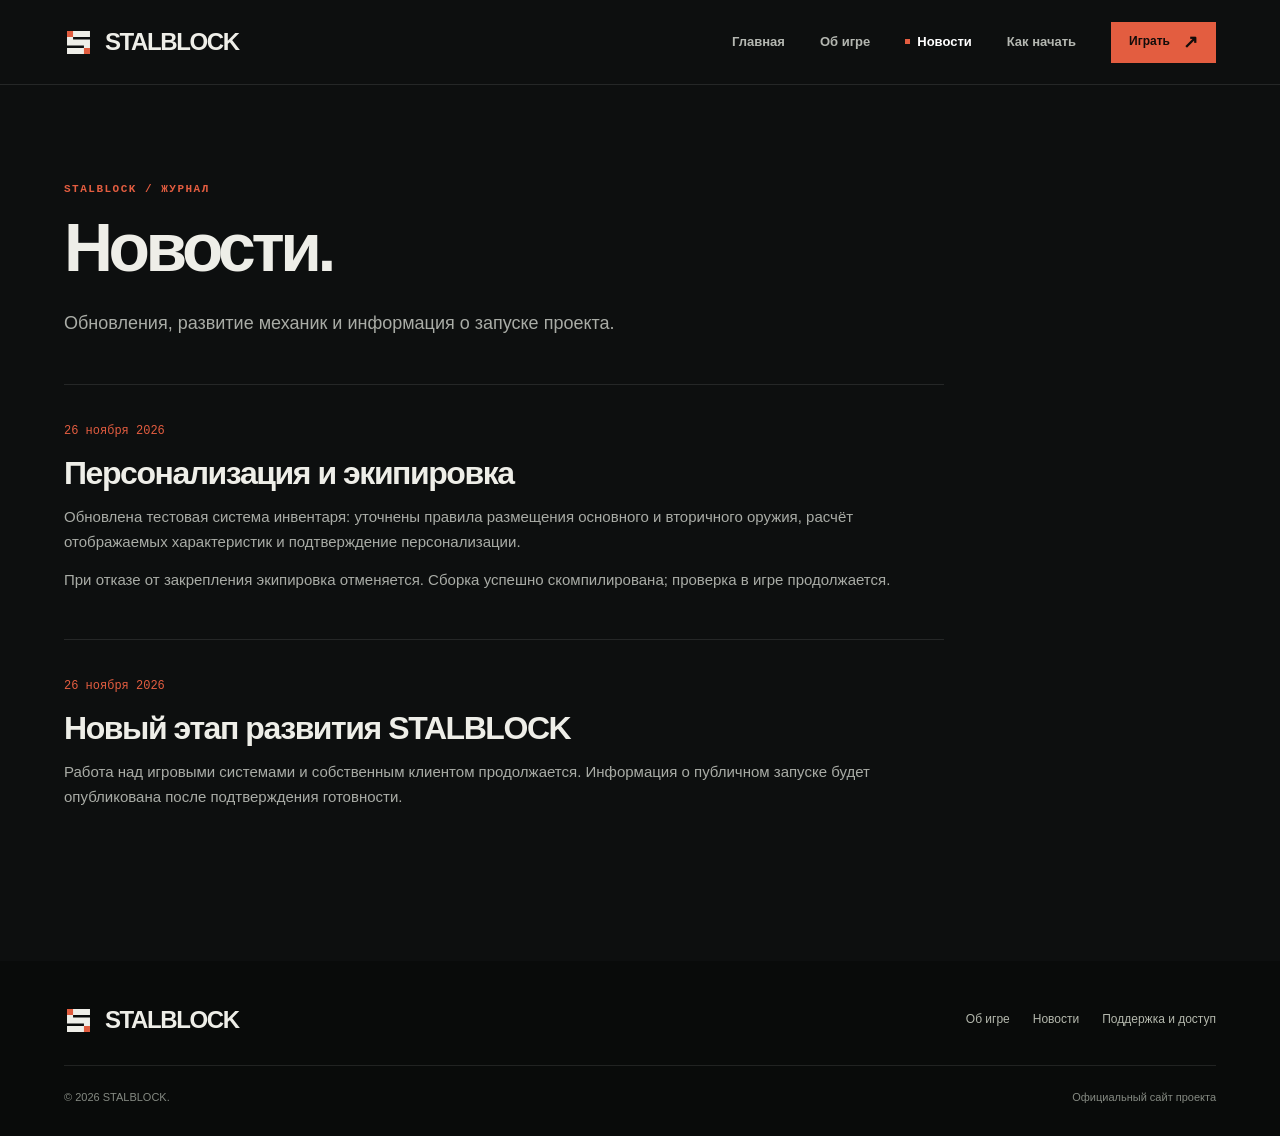
==== commit a29e5ce8: "Create standalone STALBLOCK brand website from scratch" ====
--- a/news.html
+++ b/news.html
@@ -1 +1 @@
-<!doctype html><html lang="ru"><head><meta charset="utf-8"><meta name="viewport" content="width=device-width,initial-scale=1"><meta name="theme-color" content="#101111"><meta name="description" content="STALBLOCK — кубическая Зона. Игровой проект с собственным клиентом на базе Minecraft Java Edition."><title>Новости — STALBLOCK</title><link rel="icon" href="assets/mark.svg" type="image/svg+xml"><link rel="stylesheet" href="site.css"><script defer src="site.js"></script></head><body><a class="skip" href="#main">Перейти к содержимому</a><header class="header"><div class="wrap bar"><a href="index.html" class="brand"><svg aria-hidden="true" viewBox="0 0 48 48" fill="none"><path d="M5 5h14v5H10v9H5V5Zm24 0h14v14h-5v-9h-9V5ZM5 29h5v9h9v5H5V29Zm33 0h5v14H29v-5h9v-9Z" fill="currentColor"/><path d="m24 12 12 7v10l-12 7-12-7V19l12-7Z" stroke="currentColor" stroke-width="2.5"/><path d="m12 19 12 7 12-7m-12 7v10" stroke="currentColor" stroke-width="2.5"/></svg>STALBLOCK</a><nav class="nav" aria-label="Главное меню"><a href="index.html">Главная</a><a href="game.html">Об игре</a><a href="news.html" aria-current="page">Новости</a><a href="play.html">Как начать</a></nav><a class="btn small" href="play.html">Начать играть ↗</a><button class="menu-toggle" aria-label="Открыть меню" aria-controls="mobile" aria-expanded="false">☰</button></div><nav class="mobile-nav" id="mobile" hidden aria-label="Мобильное меню"><a href="index.html">Главная</a><a href="game.html">Об игре</a><a href="news.html" aria-current="page">Новости</a><a href="play.html">Как начать</a></nav></header><main id="main"><section class="page"><div class="wrap"><span class="eyebrow">STALBLOCK / Обновления</span><h1>Журнал разработки.</h1><p class="lede">Изменения клиента, интерфейсов и механик. Тестовые сборки не выдаются за публичные релизы.</p><div class="news-full"><article class="entry"><time datetime="2026-11-26">26 ноября 2026 / FIX 4</time><h2>Инвентарь: исправление персонализации и интерфейса</h2><p>Обновлённая тестовая сборка включает выравнивание счётчика, характеристик и вкладки эффектов. При отказе от закрепления предмет не должен экипироваться.</p><p>Компиляция прошла успешно; проверка изменений непосредственно в игре продолжается.</p></article><article class="entry"><time datetime="2026-11-26">26 ноября 2026 / Разработка</time><h2>Экипировка и характеристики</h2><p>Продолжается тестирование оружейных слотов, отображения характеристик предметов, персонализации и сохранения экипировки.</p><div style="max-width:530px;margin-top:22px"><div class="screen"><div class="screen-top"><b><i class="dot"></i>STALBLOCK CLIENT</b><span>ИНВЕНТАРЬ / 0.2.0</span></div><button class="screen-picture" data-open-media aria-label="Увеличить скриншот инвентаря"><img src="assets/inventory.webp" alt="Скриншот тестового игрового инвентаря STALBLOCK" width="480" height="312"></button><div class="screen-bottom"><span>КАДР ТЕСТОВОЙ СБОРКИ</span><span>26.11.2026</span></div></div></div></article></div></div></section></main><footer class="footer"><div class="wrap"><div class="footer-top"><a href="index.html" class="brand"><svg aria-hidden="true" viewBox="0 0 48 48" fill="none"><path d="M5 5h14v5H10v9H5V5Zm24 0h14v14h-5v-9h-9V5ZM5 29h5v9h9v5H5V29Zm33 0h5v14H29v-5h9v-9Z" fill="currentColor"/><path d="m24 12 12 7v10l-12 7-12-7V19l12-7Z" stroke="currentColor" stroke-width="2.5"/><path d="m12 19 12 7 12-7m-12 7v10" stroke="currentColor" stroke-width="2.5"/></svg>STALBLOCK</a><nav class="footer-links" aria-label="Дополнительное меню"><a href="game.html">Об игре</a><a href="news.html">Новости</a><a href="play.html">Доступ</a><a href="https://github.com/lol4ik17-code/STALBLOCK-Website">GitHub ↗</a></nav></div><div class="footer-bottom"><span>© <span data-year>2026</span> STALBLOCK. Независимый фанатский проект.</span><span>Не связан с Mojang, Microsoft или GSC Game World.</span></div></div></footer><dialog id="media" class="dialog"><div class="dialog-top"><span>STALBLOCK · тестовый инвентарь · 26.11.2026</span><button class="dialog-close" aria-label="Закрыть">×</button></div><img src="assets/inventory.webp" alt="Скриншот тестового инвентаря STALBLOCK" width="480" height="312"></dialog></body></html>+<!doctype html><html lang="ru"><head><meta charset="utf-8"><meta name="viewport" content="width=device-width,initial-scale=1"><meta name="theme-color" content="#0d0f0f"><meta name="description" content="STALBLOCK — игра о выживании в опасной кубической Зоне. Официальный сайт проекта."><meta property="og:type" content="website"><meta property="og:title" content="Новости | STALBLOCK"><meta property="og:description" content="Добро пожаловать за периметр."><title>Новости | STALBLOCK</title><link rel="icon" href="assets/mark.svg" type="image/svg+xml"><link rel="stylesheet" href="design.css"><script defer src="ui.js"></script><script defer src="environment.js"></script></head><body><a class="skip" href="#main">К содержимому</a><header class="header"><div class="wrap head"><a class="brand" href="index.html" aria-label="STALBLOCK — главная"><svg viewBox="0 0 48 48" aria-hidden="true" fill="none"><path d="M5 5h38v10H15v4h28v24H5V33h28v-4H5z" fill="currentColor"/><path d="M5 5h10v10H5zm28 28h10v10H33z" fill="#e15c3e"/></svg>STALBLOCK</a><nav class="nav" aria-label="Главное меню"><a href="index.html">Главная</a><a href="world.html">Об игре</a><a href="news.html" aria-current="page">Новости</a><a href="download.html">Как начать</a></nav><a class="btn small hot" href="download.html">Играть <span class="arr">↗</span></a><button class="toggle" aria-label="Открыть меню" aria-controls="mobile" aria-expanded="false">☰</button></div><nav class="mobile-nav" id="mobile" hidden aria-label="Мобильное меню"><a href="index.html">Главная</a><a href="world.html">Об игре</a><a href="news.html" aria-current="page">Новости</a><a href="download.html">Как начать</a></nav></header><main id="main"><section class="page"><div class="wrap"><span class="label">STALBLOCK / Журнал</span><h1>Новости.</h1><p class="intro">Обновления, развитие механик и информация о запуске проекта.</p><article class="article" id="inventory"><time datetime="2026-11-26">26 ноября 2026</time><h2>Персонализация и экипировка</h2><p>Обновлена тестовая система инвентаря: уточнены правила размещения основного и вторичного оружия, расчёт отображаемых характеристик и подтверждение персонализации.</p><p>При отказе от закрепления экипировка отменяется. Сборка успешно скомпилирована; проверка в игре продолжается.</p></article><article class="article" id="development"><time datetime="2026-11-26">26 ноября 2026</time><h2>Новый этап развития STALBLOCK</h2><p>Работа над игровыми системами и собственным клиентом продолжается. Информация о публичном запуске будет опубликована после подтверждения готовности.</p></article></div></section></main><footer class="footer"><div class="wrap"><div class="foot-top"><a href="index.html" class="brand"><svg viewBox="0 0 48 48" aria-hidden="true" fill="none"><path d="M5 5h38v10H15v4h28v24H5V33h28v-4H5z" fill="currentColor"/><path d="M5 5h10v10H5zm28 28h10v10H33z" fill="#e15c3e"/></svg>STALBLOCK</a><nav class="foot-nav" aria-label="Дополнительная навигация"><a href="world.html">Об игре</a><a href="news.html">Новости</a><a href="download.html">Поддержка и доступ</a></nav></div><div class="foot-bottom"><span>© <span data-year>2026</span> STALBLOCK.</span><span>Официальный сайт проекта</span></div></div></footer></body></html>
--- a/design.css
+++ b/design.css
@@ -0,0 +1 @@
+:root{color-scheme:dark;--base:#0d0f0f;--panel:#171a19;--fg:#eeeee8;--muted:#a9aca6;--line:#ffffff19;--accent:#e35d40;--cream:#e4e0d4;--w:min(1440px,calc(100% - clamp(36px,10vw,150px)));font-family:Arial,Helvetica,sans-serif}*{box-sizing:border-box}html{scroll-behavior:smooth}body{margin:0;color:var(--fg);background:var(--base);font-size:15px;line-height:1.65}a{color:inherit;text-decoration:none}button{font:inherit;color:inherit;cursor:pointer}button:focus-visible,a:focus-visible,summary:focus-visible{outline:2px solid var(--accent);outline-offset:5px}[hidden]{display:none!important}img,canvas{display:block;max-width:100%}.wrap{width:var(--w);margin:0 auto}.skip{position:fixed;top:-100px;left:15px;z-index:100;padding:12px;background:var(--cream);color:#111}.skip:focus{top:10px}.header{position:relative;z-index:20;background:#0d0f0f;border-bottom:1px solid var(--line)}.head{height:84px;display:flex;align-items:center;justify-content:space-between;gap:35px}.brand{display:inline-flex;gap:12px;align-items:center;font-size:24px;line-height:1;font-weight:900;letter-spacing:-1.4px;white-space:nowrap}.brand svg{width:29px;height:29px}.nav{display:flex;gap:35px;margin-left:auto;align-items:center}.nav a{font-size:13px;font-weight:700;color:#b4b7b1;transition:color .2s}.nav a:hover,.nav a[aria-current=page]{color:#fff}.nav a[aria-current=page]:before{content:"";display:inline-block;width:5px;height:5px;background:var(--accent);vertical-align:2px;margin-right:7px}.btn{display:inline-flex;gap:24px;align-items:center;justify-content:center;min-height:55px;padding:0 24px;border:1px solid transparent;color:#101110;background:var(--cream);font-size:13px;font-weight:800;white-space:nowrap;transition:background .2s,transform .2s}.btn:hover{background:white;transform:translateY(-2px)}.btn.hot{background:var(--accent);color:#120c0a}.btn.hot:hover{background:#fa7859}.btn.ghost{color:var(--fg);background:#0d0f0f45;border-color:#ffffff50}.btn.ghost:hover{background:#ffffff15}.btn.small{min-height:41px;font-size:12px;padding:0 17px;gap:13px}.arr{font-size:18px;line-height:1}.toggle,.mobile-nav{display:none}.hero{position:relative;isolation:isolate;overflow:hidden;min-height:clamp(680px,calc(100svh - 84px),960px);display:flex;align-items:center;background:radial-gradient(ellipse at 74% 32%,#837367,#343b39 38%,#0d1010 78%)}.hero canvas{position:absolute;width:100%;height:100%;inset:0;z-index:-3;max-width:none}.hero:before{content:"";position:absolute;inset:0;z-index:-2;background:linear-gradient(90deg,#0b0e0eea 0%,#0b0e0ebf 23%,#0b0e0e55 52%,#0b0e0e00 77%),linear-gradient(0deg,#0d0f0f 0%,#0d0f0f70 15%,transparent 55%)}.hero:after{content:"";position:absolute;inset:0;z-index:-1;background:linear-gradient(180deg,#10121255,transparent 30%);pointer-events:none}.hero-in{padding:96px 0 135px;position:relative}.kicker{display:flex;align-items:center;gap:12px;font:700 11px/1.5 Consolas,monospace;letter-spacing:1.6px;text-transform:uppercase;color:#e3e0d5}.kicker:before{content:"";width:20px;height:2px;background:var(--accent)}.hero h1{font-family:Impact,"Arial Narrow",Arial,sans-serif;font-size:clamp(74px,10vw,155px);letter-spacing:-.04em;line-height:.87;font-weight:900;text-transform:uppercase;margin:29px 0 24px;max-width:730px}.hero h1 span{color:var(--accent);display:block}.hero p{font-size:17px;line-height:1.7;max-width:450px;color:#c9ccc4;margin:0 0 32px}.actions{display:flex;gap:12px;flex-wrap:wrap}.hero-bottom{position:absolute;bottom:0;left:0;right:0}.meta{border-top:1px solid #ffffff2c;min-height:80px;display:flex;align-items:center;justify-content:space-between;gap:20px;color:#b5b8b0;font:11px Consolas,monospace;letter-spacing:1px;text-transform:uppercase}.meta b{color:var(--fg)}.status-dot{display:inline-block;width:7px;height:7px;background:var(--accent);margin-right:8px}.art-label{position:absolute;right:var(--gutter,5vw);top:27px;font:10px Consolas,monospace;color:#dfdfd6;letter-spacing:1px;text-shadow:0 1px 5px #000}.ruler{position:absolute;right:4%;top:20%;bottom:20%;width:10px;border-right:1px solid #ffffff3b;background:repeating-linear-gradient(0deg,transparent 0 17px,#ffffff33 17px 18px);pointer-events:none}.section{padding:105px 0;border-bottom:1px solid var(--line)}.section-top{display:flex;align-items:end;justify-content:space-between;gap:40px;margin-bottom:40px}.label{color:var(--accent);font:700 11px/1.5 Consolas,monospace;letter-spacing:1.5px;text-transform:uppercase}.section h2,.page h1,.cta h2{font-size:clamp(38px,5.3vw,77px);font-weight:850;letter-spacing:-.065em;line-height:1.04;margin:13px 0 0}.section-top p{margin:0;max-width:360px;color:var(--muted);line-height:1.7}.world-grid{display:grid;grid-template-columns:1.3fr .7fr;gap:18px}.world-visual{position:relative;min-height:490px;background:#252c28;isolation:isolate;overflow:hidden;border:1px solid var(--line)}.world-visual canvas{position:absolute;inset:0;width:100%;height:100%;z-index:-2;max-width:none}.world-visual:after{content:"";position:absolute;inset:0;z-index:-1;background:linear-gradient(0deg,#101211ef,transparent 75%)}.world-caption{position:absolute;bottom:0;left:0;padding:28px;max-width:480px}.world-caption h3{font-size:35px;letter-spacing:-.045em;line-height:1.08;margin:10px 0}.world-caption p{color:#d0d4cb;margin:0;font-size:14px}.world-side{display:flex;flex-direction:column;gap:18px}.panel{background:var(--panel);border:1px solid var(--line);padding:28px;flex:1;display:flex;flex-direction:column;justify-content:space-between}.panel .no{font:12px Consolas,monospace;color:var(--accent)}.panel h3{font-size:26px;letter-spacing:-.04em;line-height:1.12;margin:26px 0 12px}.panel p{color:var(--muted);margin:0;font-size:14px}.link{font-size:13px;font-weight:800;display:inline-flex;gap:15px;align-items:center;margin-top:21px}.link span{color:var(--accent);font-size:19px}.link:hover{color:var(--accent)}.system-section{background:#131614}.system-grid{display:grid;grid-template-columns:.9fr 1.1fr;gap:75px;align-items:center}.system-grid p{color:var(--muted);margin:22px 0 0;max-width:490px}.system-list{border-top:1px solid var(--line)}.system-row{display:grid;grid-template-columns:42px 1fr 38px;gap:14px;align-items:center;padding:23px 0;border-bottom:1px solid var(--line)}.system-row svg{width:28px;height:28px;color:var(--accent);fill:none;stroke:currentColor;stroke-width:1.6}.system-row h3{font-size:19px;margin:0 0 4px;letter-spacing:-.03em}.system-row p{font-size:13px;margin:0;color:var(--muted)}.system-row small{font:12px Consolas,monospace;color:#7d827b;text-align:right}.news-grid{display:grid;grid-template-columns:1fr 1fr;gap:18px}.news-card{background:var(--panel);border:1px solid var(--line);padding:29px;min-height:245px;display:flex;flex-direction:column}.news-card time{font:11px Consolas,monospace;color:var(--accent);letter-spacing:1px}.news-card h3{font-size:28px;letter-spacing:-.045em;line-height:1.13;margin:22px 0 12px}.news-card p{color:var(--muted);font-size:14px;margin:0 0 24px}.news-card .link{margin-top:auto;align-self:flex-start}.cta{background:var(--cream);color:#101211;position:relative;overflow:hidden;padding:78px 0}.cta:after{content:"";position:absolute;right:-40px;top:-100px;width:410px;height:410px;border:85px solid #1418150b;transform:rotate(-20deg);pointer-events:none}.cta-in{position:relative;z-index:1;display:flex;gap:35px;align-items:center;justify-content:space-between}.cta .label{color:#944331}.cta h2{margin-top:10px}.cta p{color:#4b4e47;max-width:560px;margin:15px 0 0}.cta .btn{background:#141615;color:var(--cream)}.cta .btn:hover{background:#383b34}.footer{background:#090b0a;padding:45px 0 30px}.foot-top{display:flex;align-items:center;justify-content:space-between;gap:25px;padding-bottom:30px;border-bottom:1px solid var(--line)}.foot-nav{display:flex;gap:23px;flex-wrap:wrap;color:#b4b8ad;font-size:12px}.foot-nav a:hover{color:var(--accent)}.foot-bottom{display:flex;justify-content:space-between;gap:25px;color:#858a82;padding-top:22px;font-size:11px}.page{padding:90px 0 105px;min-height:65vh}.page .intro{max-width:760px;color:var(--muted);font-size:18px;line-height:1.7;margin:25px 0 45px}.page .world-grid,.page .system-list{margin-top:30px}.page .world-visual{min-height:480px}.page h2{font-size:32px;letter-spacing:-.045em;line-height:1.1}.article{max-width:880px;padding:32px 0;border-top:1px solid var(--line);scroll-margin-top:20px}.article time{color:var(--accent);font:12px Consolas,monospace}.article h2{margin:14px 0}.article p{color:var(--muted);margin:0 0 14px}.download-grid{display:grid;grid-template-columns:1.2fr .8fr;gap:20px;align-items:start}.download-box{background:var(--panel);padding:32px;border:1px solid var(--line)}.download-box h2{margin:12px 0 17px}.download-box p{color:var(--muted);margin:0 0 24px}.download-box dl{margin:0}.download-box dl div{display:flex;justify-content:space-between;gap:15px;border-top:1px solid var(--line);padding:13px 0;font-size:13px}.download-box dt{color:var(--muted)}.download-box dd{margin:0;text-align:right}.faq{max-width:880px;margin-top:55px}.faq details{border-top:1px solid var(--line);padding:19px 0}.faq details:last-child{border-bottom:1px solid var(--line)}.faq summary{font-weight:700;cursor:pointer}.faq p{color:var(--muted);font-size:14px;margin:13px 0 0}.not-found{text-align:center}.not-found h1{font-size:clamp(75px,12vw,160px)}@media(max-width:1050px){.head{gap:24px}.nav{gap:21px}.hero h1{font-size:clamp(65px,10.5vw,115px)}.system-grid{gap:40px}.world-visual{min-height:440px}.panel{padding:24px}.section{padding:80px 0}}@media(max-width:740px){.head{height:64px;gap:10px}.brand{font-size:21px}.brand svg{width:25px;height:25px}.nav{display:none}.head>.btn{margin-left:auto;padding:0 11px;gap:8px;font-size:11px;min-height:38px}.toggle{display:block;background:transparent;border:1px solid var(--line);width:39px;height:39px;font-size:21px}.mobile-nav:not([hidden]){display:flex;flex-direction:column;padding:0 18px 15px}.mobile-nav a{border-top:1px solid var(--line);padding:13px 0;font-size:14px}.mobile-nav a[aria-current=page]{color:var(--accent)}.hero{min-height:680px;align-items:end}.hero:before{background:linear-gradient(0deg,#0d0f0f 0%,#0d0f0fdf 25%,#0d0f0f4a 68%,#0d0f0f10),linear-gradient(90deg,#0d0f0f64,transparent)}.hero-in{padding:180px 0 110px}.hero h1{font-size:clamp(60px,15vw,104px)}.hero p{font-size:15px;margin-bottom:24px}.kicker{font-size:10px}.btn{min-height:49px;padding:0 15px;gap:13px;font-size:12px}.meta{font-size:9px;min-height:65px;letter-spacing:0}.ruler{display:none}.art-label{right:18px;font-size:9px;top:19px}.section,.page{padding:60px 0}.section-top{display:block;margin-bottom:25px}.section-top p{margin-top:17px}.world-grid,.system-grid,.news-grid,.download-grid{grid-template-columns:1fr;gap:16px}.world-visual,.page .world-visual{min-height:370px}.world-caption{padding:23px}.world-caption h3{font-size:29px}.world-side{gap:16px}.system-grid{gap:27px}.news-card{min-height:0;padding:23px}.cta{padding:50px 0}.cta-in,.foot-top,.foot-bottom{flex-direction:column;align-items:start}.foot-bottom{gap:10px}.page .intro{font-size:16px;margin-bottom:26px}.download-box{padding:23px}}@media(max-width:360px){.brand{font-size:18px;gap:7px}.hero h1{font-size:15vw}.head>.btn{padding:0 9px}.actions{gap:8px}}@media(prefers-reduced-motion:reduce){*,*:before,*:after{scroll-behavior:auto!important;transition:none!important}}
